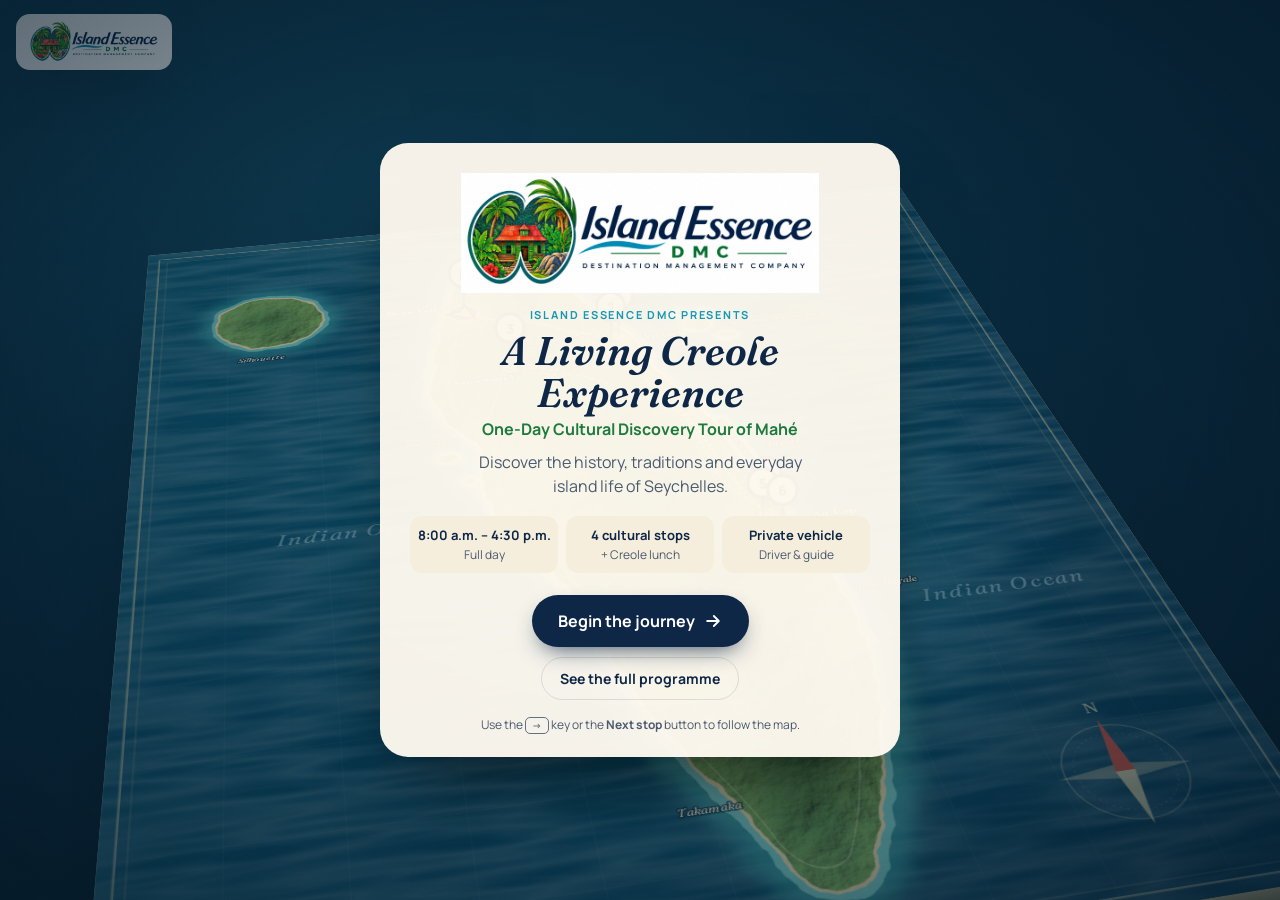
==== island-essence-tour/index.html @ 19b1f76e "Add Island Essence DMC interactive 3D map itinerary site One-day 'A Living Creole Experience' tour o" ====
<!doctype html>
<html lang="en">
<head>
  <meta charset="utf-8" />
  <meta name="viewport" content="width=device-width, initial-scale=1, viewport-fit=cover" />
  <title>A Living Creole Experience · Island Essence DMC</title>
  <meta name="description" content="Follow your one-day cultural discovery tour of Mahé, Seychelles, on an interactive 3D map — by Island Essence DMC." />
  <meta name="theme-color" content="#0a2f45" />
  <link rel="preconnect" href="https://fonts.googleapis.com" />
  <link rel="preconnect" href="https://fonts.gstatic.com" crossorigin />
  <link href="https://fonts.googleapis.com/css2?family=Fraunces:ital,opsz,wght@0,9..144,500;0,9..144,700;1,9..144,500;1,9..144,600&family=Manrope:wght@400;500;600;700;800&display=swap" rel="stylesheet" />
  <link rel="stylesheet" href="css/style.css" />
</head>
<body class="is-intro">

  <!-- ===== 3D map stage ===== -->
  <div class="stage" id="stage" aria-hidden="true">
    <div class="board" id="board">
      <div class="board-shadow"></div>
      <div class="board-side side-top"></div>
      <div class="board-side side-bottom"></div>
      <div class="board-side side-left"></div>
      <div class="board-side side-right"></div>
      <img class="board-terrain" src="assets/map-terrain.jpg" width="1000" height="1200" alt="" draggable="false" />
      <svg class="board-overlay" id="overlay" viewBox="0 0 1000 1200" width="1000" height="1200">
        <defs>
          <path id="maheOutline" d="M 420 70 C 460 70, 500 110, 510 160 C 525 220, 550 262, 570 300 C 580 340, 580 380, 600 420 C 625 470, 640 520, 645 570 C 655 620, 665 680, 680 740 C 695 820, 690 900, 670 960 C 655 1020, 640 1080, 610 1130 C 585 1150, 560 1130, 550 1100 C 535 1050, 510 1010, 490 960 C 465 900, 450 840, 440 780 C 425 720, 400 680, 380 640 C 365 590, 360 540, 370 490 C 340 450, 320 400, 330 350 C 340 300, 342 262, 360 220 C 370 170, 380 110, 420 70 Z"/>
          <radialGradient id="arrowGlow">
            <stop offset="0" stop-color="#ffe7a3" stop-opacity=".95"/>
            <stop offset=".45" stop-color="#f4b942" stop-opacity=".45"/>
            <stop offset="1" stop-color="#f4b942" stop-opacity="0"/>
          </radialGradient>
        </defs>

        <!-- Roads -->
        <g class="roads">
          <use href="#maheOutline" transform="translate(515 605) scale(.9 .955) translate(-515 -605)"/>
          <path d="M545 322 C 500 330, 470 365, 420 345 C 400 380, 390 430, 372 470"/>
          <path d="M596 452 C 560 470, 520 500, 480 530 C 440 560, 420 590, 400 615"/>
          <path d="M380 215 C 410 250, 450 235, 480 262 S 530 292, 555 300"/>
          <path d="M640 690 C 600 720, 560 760, 520 800 C 495 830, 480 850, 462 870"/>
        </g>

        <!-- Labels -->
        <g class="labels">
          <text class="lbl-island" x="0" y="0" transform="translate(498 760) rotate(74)">M A H É</text>
          <text class="lbl-sea" x="150" y="620">Indian Ocean</text>
          <text class="lbl-sea" x="760" y="820">Indian Ocean</text>
          <text class="lbl-peak" x="430" y="300">▲ Morne Seychellois</text>
          <text class="lbl-peak small" x="438" y="312">905 m</text>
          <text class="lbl-town" x="584" y="312">Victoria</text>
          <text class="lbl-town" x="288" y="205">Beau Vallon</text>
          <text class="lbl-town" x="352" y="368">Sans Souci</text>
          <text class="lbl-town" x="690" y="676">Au Cap</text>
          <text class="lbl-place" x="700" y="790">Anse Royale</text>
          <text class="lbl-place" x="472" y="1040">Takamaka</text>
          <text class="lbl-place" x="290" y="478">Port Glaud</text>
          <text class="lbl-place" x="672" y="548">Airport</text>
          <text class="lbl-place" x="690" y="300">Ste Anne Marine Park</text>
          <text class="lbl-place" x="112" y="275">Silhouette</text>
        </g>

        <!-- Route legs are injected here by js/tour.js -->
        <g id="legs"></g>
        <g id="rings"></g>

        <!-- Travelling arrow -->
        <g id="arrow" class="arrow">
          <circle r="34" fill="url(#arrowGlow)" class="arrow-glow"/>
          <circle r="15" class="arrow-ring"/>
          <path d="M 17 0 L -11 -13 L -5 0 L -11 13 Z" class="arrow-head"/>
        </g>
      </svg>
    </div>
  </div>
  <div class="vignette" aria-hidden="true"></div>
  <div class="pins" id="pins"></div>

  <!-- ===== Header ===== -->
  <header class="topbar">
    <a class="brand" href="#" id="brandHome" aria-label="Island Essence DMC — back to start">
      <img src="assets/logo.jpg" alt="Island Essence DMC — Destination Management Company" />
    </a>
    <div class="topbar-title">
      <span class="eyebrow">One-day cultural discovery tour · Mahé</span>
      <strong>A Living Creole Experience</strong>
    </div>
    <button class="btn btn-ghost" id="openProgramme" type="button">
      <svg viewBox="0 0 24 24" width="18" height="18" aria-hidden="true"><path d="M4 6h16M4 12h16M4 18h10" stroke="currentColor" stroke-width="2" stroke-linecap="round" fill="none"/></svg>
      <span>Today's programme</span>
    </button>
  </header>

  <!-- ===== Stop timeline ===== -->
  <nav class="timeline" id="timeline" aria-label="Tour stops"></nav>

  <!-- ===== Itinerary panel ===== -->
  <main class="panel" id="panel" aria-live="polite">
    <div class="panel-scroll" id="panelContent"></div>
    <div class="panel-nav">
      <button class="btn btn-quiet" id="prevBtn" type="button" aria-label="Previous stop">
        <svg viewBox="0 0 24 24" width="18" height="18" aria-hidden="true"><path d="M15 5l-7 7 7 7" stroke="currentColor" stroke-width="2.2" fill="none" stroke-linecap="round" stroke-linejoin="round"/></svg>
      </button>
      <button class="btn btn-primary" id="nextBtn" type="button">
        <span id="nextLabel">Next stop</span>
        <svg viewBox="0 0 24 24" width="18" height="18" aria-hidden="true"><path d="M9 5l7 7-7 7" stroke="currentColor" stroke-width="2.2" fill="none" stroke-linecap="round" stroke-linejoin="round"/></svg>
      </button>
    </div>
  </main>

  <!-- ===== Intro ===== -->
  <section class="intro" id="intro" aria-labelledby="introTitle">
    <div class="intro-card">
      <img class="intro-logo" src="assets/logo.jpg" alt="Island Essence DMC" />
      <p class="eyebrow">Island Essence DMC presents</p>
      <h1 id="introTitle">A Living Creole Experience</h1>
      <p class="intro-sub">One-Day Cultural Discovery Tour of Mahé</p>
      <p class="intro-lede">Discover the history, traditions and everyday island life of Seychelles.</p>
      <ul class="intro-facts">
        <li><b>8:00 a.m. – 4:30 p.m.</b><span>Full day</span></li>
        <li><b>4 cultural stops</b><span>+ Creole lunch</span></li>
        <li><b>Private vehicle</b><span>Driver &amp; guide</span></li>
      </ul>
      <div class="intro-actions">
        <button class="btn btn-primary btn-lg" id="beginBtn" type="button">Begin the journey
          <svg viewBox="0 0 24 24" width="20" height="20" aria-hidden="true"><path d="M5 12h13M13 6l6 6-6 6" stroke="currentColor" stroke-width="2.2" fill="none" stroke-linecap="round" stroke-linejoin="round"/></svg>
        </button>
        <button class="btn btn-ghost-dark" id="introProgramme" type="button">See the full programme</button>
      </div>
      <p class="intro-hint">Use the <kbd>→</kbd> key or the <b>Next stop</b> button to follow the map.</p>
    </div>
  </section>

  <!-- ===== Programme modal ===== -->
  <dialog class="modal" id="programme" aria-labelledby="programmeTitle">
    <div class="modal-head">
      <div>
        <p class="eyebrow">Today's programme</p>
        <h2 id="programmeTitle">A Living Creole Experience</h2>
      </div>
      <button class="icon-btn" data-close type="button" aria-label="Close">
        <svg viewBox="0 0 24 24" width="22" height="22" aria-hidden="true"><path d="M6 6l12 12M18 6L6 18" stroke="currentColor" stroke-width="2.2" stroke-linecap="round"/></svg>
      </button>
    </div>
    <ol class="schedule" id="schedule"></ol>
    <div class="note">
      <strong>Good to know</strong>
      <p>Wear comfortable walking shoes, bring sun protection and carry drinking water. All timings are provisional and may shift with traffic, weather and opening hours. The Moutya demonstration and traditional games are subject to advance arrangement.</p>
    </div>
  </dialog>

  <!-- ===== Photo lightbox ===== -->
  <dialog class="lightbox" id="lightbox">
    <button class="icon-btn" data-close type="button" aria-label="Close photo">
      <svg viewBox="0 0 24 24" width="22" height="22" aria-hidden="true"><path d="M6 6l12 12M18 6L6 18" stroke="currentColor" stroke-width="2.2" stroke-linecap="round"/></svg>
    </button>
    <figure><img id="lightboxImg" alt="" /><figcaption id="lightboxCap"></figcaption></figure>
  </dialog>

  <script src="js/tour.js"></script>
</body>
</html>
---- island-essence-tour/css/style.css ----
/* =========================================================
   Island Essence DMC · A Living Creole Experience
   ========================================================= */
:root {
  --navy: #0f2747;
  --ink: #16243a;
  --ink-soft: #4a5a70;
  --teal: #1597b5;
  --teal-deep: #0a2f45;
  --green: #1f7a3d;
  --leaf: #4fae5a;
  --gold: #f4b942;
  --gold-soft: #ffe3a1;
  --hibiscus: #d9442f;
  --sand: #f6eedc;
  --paper: #fffaf0;
  --line: rgba(15, 39, 71, .12);
  --panel-w: 440px;
  --header-h: 76px;
  --radius: 18px;
  --shadow: 0 20px 50px -18px rgba(5, 20, 35, .55);
  --font-display: "Fraunces", Georgia, serif;
  --font-body: "Manrope", system-ui, -apple-system, "Segoe UI", sans-serif;
}

* { box-sizing: border-box; }
html, body { height: 100%; }
body {
  margin: 0;
  font-family: var(--font-body);
  color: var(--ink);
  background: radial-gradient(120% 90% at 30% 20%, #134a63 0%, #0a2f45 45%, #061b2a 100%);
  overflow: hidden;
  -webkit-font-smoothing: antialiased;
}
img { max-width: 100%; display: block; }
button { font: inherit; color: inherit; cursor: pointer; }
kbd {
  font-family: var(--font-body); font-size: .8em; font-weight: 700;
  padding: 1px 6px; border-radius: 5px; border: 1px solid currentColor; opacity: .85;
}
.eyebrow {
  margin: 0; font-size: 11px; font-weight: 700; letter-spacing: .16em;
  text-transform: uppercase; color: var(--teal);
}

/* ---------- 3D stage ---------- */
.stage {
  position: fixed; inset: 0;
  perspective: 1500px;
  overflow: hidden;
  user-select: none;
}
.board {
  position: absolute; left: 0; top: 0;
  width: 1000px; height: 1200px;
  transform-origin: 0 0;
  transform-style: preserve-3d;
  will-change: transform;
}
.board-terrain, .board-overlay {
  position: absolute; left: 0; top: 0; width: 1000px; height: 1200px;
}
.board-terrain { transform: translateZ(0); border-radius: 3px; }
.board-overlay { transform: translateZ(.6px); overflow: visible; }
.pins { position: fixed; inset: 0; z-index: 5; pointer-events: none; overflow: hidden; }

/* Thick edges make it read as a physical relief map */
.board-side { position: absolute; background: linear-gradient(#e8d9b4, #b99f6a); }
.side-bottom { left: 0; top: 1200px; width: 1000px; height: 34px; transform-origin: 0 0; transform: rotateX(-90deg); background: linear-gradient(#d9c595, #8f7546); }
.side-top    { left: 0; top: 0;      width: 1000px; height: 34px; transform-origin: 0 0; transform: rotateX(-90deg); }
.side-left   { left: 0; top: 0;      width: 34px; height: 1200px; transform-origin: 0 0; transform: rotateY(90deg); background: linear-gradient(90deg, #cdb683, #8f7546); }
.side-right  { left: 1000px; top: 0; width: 34px; height: 1200px; transform-origin: 0 0; transform: rotateY(90deg); background: linear-gradient(90deg, #cdb683, #8f7546); }
.board-shadow {
  position: absolute; left: 20px; top: 30px; width: 960px; height: 1160px;
  transform: translateZ(-60px);
  background: rgba(0, 0, 0, .5);
  filter: blur(40px);
  border-radius: 40px;
}
.vignette {
  position: fixed; inset: 0; pointer-events: none;
  background: radial-gradient(130% 100% at 40% 45%, transparent 55%, rgba(3, 14, 24, .55) 100%);
}

/* Map overlay drawing */
.roads { fill: none; stroke: #fff7dd; stroke-opacity: .32; stroke-width: 1.6; stroke-linecap: round; stroke-dasharray: 1 0; }
.labels text { paint-order: stroke; stroke: rgba(8, 40, 30, .55); stroke-width: 3px; stroke-linejoin: round; fill: #fff6dc; font-family: var(--font-display); }
.lbl-island { font-size: 40px; font-weight: 700; letter-spacing: 6px; fill: rgba(255, 246, 220, .35) !important; stroke: none !important; }
.lbl-sea { font-size: 24px; font-style: italic; fill: rgba(220, 245, 250, .45) !important; stroke: none !important; letter-spacing: 2px; }
.lbl-peak { font-size: 12px; font-style: italic; }
.lbl-peak.small { font-size: 10px; }
.lbl-town { font-size: 13px; font-weight: 700; }
.lbl-place { font-size: 12px; font-style: italic; stroke: rgba(5, 40, 60, .6) !important; }

.leg-base  { fill: none; stroke: #fff7dd; stroke-width: 3; stroke-opacity: .75; stroke-linecap: round; stroke-dasharray: 2 7; }
.leg-base.walk { stroke-dasharray: .5 6; stroke-width: 3.5; }
.leg-glow  { fill: none; stroke: var(--gold); stroke-width: 16; stroke-opacity: 0; stroke-linecap: round; transition: stroke-opacity .9s ease; }
.leg-trail { fill: none; stroke: #ffd36b; stroke-width: 4.5; stroke-linecap: round; }
.leg-spark { fill: none; stroke: #fffbe8; stroke-width: 6; stroke-linecap: round; opacity: 0; }
.leg.lit .leg-glow { stroke-opacity: .32; }
.leg.lit .leg-trail { stroke: #ffc94a; }
.leg.next .leg-base { stroke: #ffffff; stroke-opacity: 1; animation: marching 1.2s linear infinite; }
@keyframes marching { to { stroke-dashoffset: -18; } }

.ring { fill: none; stroke: var(--gold); stroke-width: 2.5; opacity: 0; transform-box: fill-box; transform-origin: center; }
.ring-base { fill: rgba(255, 255, 255, .18); stroke: #fff7dd; stroke-width: 2; opacity: .9; }
.ring-base.visited { fill: rgba(244, 185, 66, .45); stroke: #ffd36b; }
.ring-base.current { fill: rgba(244, 185, 66, .7); stroke: #fff; }

.arrow { transition: opacity .4s; }
.arrow-head { fill: var(--gold); stroke: var(--navy); stroke-width: 2.4; stroke-linejoin: round; }
.arrow-ring { fill: rgba(15, 39, 71, .55); stroke: #fff; stroke-width: 2; }
.arrow-glow { animation: arrowPulse 1.8s ease-in-out infinite; transform-box: fill-box; transform-origin: center; }
@keyframes arrowPulse { 50% { transform: scale(1.25); opacity: .6; } }

/* Upright pins: projected from map coordinates to the screen in js/tour.js */
.pin {
  position: absolute; left: 0; top: 0;
  transform-origin: 50% 100%;
  will-change: transform;
  display: flex; flex-direction: column; align-items: center;
  pointer-events: auto; cursor: pointer;
  background: none; border: 0; padding: 0; margin: 0;
}
.pin:focus-visible { outline: none; }
.pin:focus-visible .pin-head { outline: 3px solid var(--gold); outline-offset: 2px; }
.pin-label {
  font: 700 13px/1.15 var(--font-body);
  color: var(--navy); background: var(--paper);
  padding: 6px 10px; border-radius: 999px; white-space: nowrap;
  box-shadow: 0 6px 16px -6px rgba(0, 0, 0, .5);
  position: absolute; bottom: calc(100% + 6px); left: 50%;
  opacity: 0; transform: translate(-50%, 6px); transition: opacity .35s, transform .35s;
  pointer-events: none; text-align: center;
}
.pin-label small { display: block; font-weight: 600; font-size: 10px; color: var(--ink-soft); }
.pin-head {
  width: 32px; height: 32px; border-radius: 50%;
  display: grid; place-items: center;
  font: 800 14px var(--font-body);
  background: var(--paper); color: var(--navy);
  border: 3px solid var(--navy);
  box-shadow: 0 6px 14px -4px rgba(0, 0, 0, .55);
  transition: background .4s, color .4s, border-color .4s, transform .4s, box-shadow .4s;
}
.pin-stem { width: 3px; height: 26px; background: linear-gradient(var(--navy), rgba(15, 39, 71, .2)); border-radius: 2px; }
.pin.visited .pin-head { background: var(--gold); border-color: #fff; color: var(--navy); }
.pin.current .pin-head {
  background: var(--hibiscus); color: #fff; border-color: #fff; transform: scale(1.18);
  box-shadow: 0 0 0 6px rgba(244, 185, 66, .45), 0 0 26px 6px rgba(244, 185, 66, .7);
}
.pin.current .pin-label, .pin:hover .pin-label { opacity: 1; transform: translate(-50%, 0); }
.pin.current { z-index: 3; }
.pin.hidden-label .pin-label { display: none; }

/* ---------- Header ---------- */
.topbar {
  position: fixed; left: 16px; right: 16px; top: 14px; z-index: 20;
  display: flex; align-items: center; gap: 16px;
  pointer-events: none;
}
.topbar > * { pointer-events: auto; }
.brand {
  background: #fff; border-radius: 14px; padding: 6px 12px;
  box-shadow: var(--shadow); display: block;
}
.brand img { height: 44px; width: auto; }
.topbar-title { color: #fff; display: flex; flex-direction: column; gap: 2px; text-shadow: 0 2px 10px rgba(0,0,0,.4); }
.topbar-title .eyebrow { color: var(--gold-soft); }
.topbar-title strong { font-family: var(--font-display); font-weight: 600; font-style: italic; font-size: 22px; }
#openProgramme { margin-left: auto; }

/* ---------- Buttons ---------- */
.btn {
  display: inline-flex; align-items: center; justify-content: center; gap: 8px;
  border: 0; border-radius: 999px; padding: 11px 18px; font-weight: 700; font-size: 14px;
  transition: transform .15s, background .2s, box-shadow .2s, opacity .2s;
}
.btn:active { transform: scale(.97); }
.btn:disabled { opacity: .4; cursor: default; }
.btn-primary { background: var(--navy); color: #fff; box-shadow: 0 10px 24px -10px rgba(15, 39, 71, .9); }
.btn-primary:hover:not(:disabled) { background: #173a66; }
.btn-primary.glow { animation: btnGlow 1.6s ease-in-out infinite; }
@keyframes btnGlow { 50% { box-shadow: 0 0 0 6px rgba(244, 185, 66, .35), 0 10px 24px -10px rgba(15,39,71,.9); } }
.btn-lg { padding: 15px 26px; font-size: 16px; }
.btn-ghost { background: rgba(255, 255, 255, .14); color: #fff; backdrop-filter: blur(10px); -webkit-backdrop-filter: blur(10px); border: 1px solid rgba(255,255,255,.25); }
.btn-ghost:hover { background: rgba(255, 255, 255, .24); }
.btn-ghost-dark { background: transparent; color: var(--navy); border: 1.5px solid var(--line); }
.btn-ghost-dark:hover { background: rgba(15, 39, 71, .06); }
.btn-quiet { background: rgba(15, 39, 71, .07); color: var(--navy); padding: 11px 14px; }
.icon-btn { border: 0; background: rgba(15, 39, 71, .07); border-radius: 50%; width: 40px; height: 40px; display: grid; place-items: center; color: var(--navy); }
:focus-visible { outline: 3px solid var(--gold); outline-offset: 2px; }

/* ---------- Timeline ---------- */
.timeline {
  position: fixed; z-index: 15;
  left: 16px; right: calc(var(--panel-w) + 32px); bottom: 16px;
  display: flex; gap: 6px; padding: 8px;
  background: rgba(8, 30, 46, .55);
  backdrop-filter: blur(12px); -webkit-backdrop-filter: blur(12px);
  border: 1px solid rgba(255, 255, 255, .14);
  border-radius: 999px;
  overflow-x: auto; scrollbar-width: none;
  transition: opacity .5s, transform .5s;
}
.timeline::-webkit-scrollbar { display: none; }
.tl-item {
  flex: 1 0 auto; display: flex; align-items: center; gap: 8px;
  border: 0; background: transparent; color: rgba(255, 255, 255, .7);
  padding: 6px 12px 6px 6px; border-radius: 999px; white-space: nowrap;
  font-size: 12px; font-weight: 600; text-align: left;
  transition: background .3s, color .3s;
}
.tl-item:hover { background: rgba(255, 255, 255, .08); color: #fff; }
.tl-dot {
  width: 24px; height: 24px; border-radius: 50%; flex: none;
  display: grid; place-items: center; font-size: 11px; font-weight: 800;
  border: 2px solid rgba(255, 255, 255, .5); color: #fff;
  transition: background .3s, border-color .3s, color .3s, box-shadow .3s;
}
.tl-item small { display: block; font-size: 10px; opacity: .7; font-weight: 600; }
.tl-item.visited .tl-dot { background: var(--gold); border-color: var(--gold); color: var(--navy); }
.tl-item.current { background: rgba(255, 255, 255, .95); color: var(--navy); }
.tl-item.current .tl-dot { background: var(--hibiscus); border-color: var(--hibiscus); box-shadow: 0 0 0 4px rgba(217, 68, 47, .25); }

/* ---------- Panel ---------- */
.panel {
  position: fixed; z-index: 18;
  top: calc(var(--header-h) + 14px); right: 16px; bottom: 16px; width: var(--panel-w);
  background: var(--paper);
  border-radius: 24px;
  box-shadow: var(--shadow), inset 0 0 0 1px rgba(255,255,255,.6);
  display: flex; flex-direction: column; overflow: hidden;
  transition: transform .6s cubic-bezier(.2, .8, .2, 1), opacity .5s;
}
.panel-scroll { flex: 1; overflow-y: auto; padding: 26px 26px 18px; scrollbar-width: thin; }
.panel-nav {
  display: flex; gap: 10px; padding: 14px 18px 16px;
  border-top: 1px solid var(--line); background: linear-gradient(rgba(255,250,240,.6), var(--paper));
}
.panel-nav .btn-primary { flex: 1; }
body.is-intro .panel { transform: translateX(calc(100% + 40px)); opacity: 0; }
body.is-intro .timeline { opacity: 0; transform: translateY(20px); pointer-events: none; }
body.is-intro .topbar-title, body.is-intro #openProgramme { opacity: 0; pointer-events: none; }
body.is-intro .pin { pointer-events: none; }

.view { animation: viewIn .55s cubic-bezier(.2, .8, .2, 1) both; }
@keyframes viewIn { from { opacity: 0; transform: translateY(14px); } }

.stop-meta { display: flex; align-items: center; gap: 10px; flex-wrap: wrap; margin-bottom: 10px; }
.chip {
  display: inline-flex; align-items: center; gap: 6px;
  font-size: 12px; font-weight: 700; padding: 5px 10px; border-radius: 999px;
  background: rgba(21, 151, 181, .12); color: #0b6f87;
}
.chip.time { background: var(--navy); color: #fff; }
.chip.gold { background: rgba(244, 185, 66, .25); color: #7a5208; }
.stop-title { font-family: var(--font-display); font-weight: 600; font-size: 32px; line-height: 1.08; margin: 4px 0 6px; color: var(--navy); letter-spacing: -.01em; }
.stop-place { display: flex; align-items: center; gap: 6px; color: var(--ink-soft); font-size: 13px; font-weight: 600; margin: 0 0 16px; }
.stop-text { font-size: 15px; line-height: 1.6; margin: 0 0 16px; }

.photos { display: grid; grid-template-columns: 1.25fr 1fr; gap: 10px; margin: 6px 0 20px; }
.photos.single { grid-template-columns: 1fr; }
.photo {
  position: relative; border: 0; padding: 0; margin: 0; background: #ddd;
  border-radius: 14px; overflow: hidden; aspect-ratio: 4 / 5;
  box-shadow: 0 12px 26px -14px rgba(0, 0, 0, .55);
  transition: transform .35s cubic-bezier(.2, .8, .2, 1);
}
.photos.single .photo { aspect-ratio: 16 / 10; }
.photo:nth-child(2) { margin-top: 26px; }
.photo:hover { transform: translateY(-4px) rotate(-.6deg); }
.photo img { width: 100%; height: 100%; object-fit: cover; transition: transform .8s; }
.photo:hover img { transform: scale(1.05); }
.photo span {
  position: absolute; left: 8px; right: 8px; bottom: 8px;
  font-size: 11px; font-weight: 700; color: #fff; text-align: left;
  padding: 5px 8px; border-radius: 8px; background: rgba(8, 25, 40, .55);
  backdrop-filter: blur(6px); -webkit-backdrop-filter: blur(6px);
}

.block-title { font-size: 11px; font-weight: 800; letter-spacing: .14em; text-transform: uppercase; color: var(--green); margin: 22px 0 10px; }
.discover { list-style: none; padding: 0; margin: 0; display: grid; gap: 8px; }
.discover li { display: flex; gap: 10px; font-size: 14px; line-height: 1.45; }
.discover li::before { content: ""; flex: none; width: 8px; height: 8px; margin-top: 6px; border-radius: 50%; background: var(--leaf); box-shadow: 0 0 0 3px rgba(79, 174, 90, .2); }

.quote {
  position: relative; margin: 20px 0 6px; padding: 16px 18px 16px 20px;
  background: var(--sand); border-radius: 14px; border-left: 4px solid var(--gold);
  font-family: var(--font-display); font-style: italic; font-size: 16px; line-height: 1.5; color: #3b3324;
}
.quote footer { font-family: var(--font-body); font-style: normal; font-size: 11px; font-weight: 700; letter-spacing: .1em; text-transform: uppercase; color: #8a6a2a; margin-top: 8px; }
.tip { display: flex; gap: 10px; margin-top: 16px; padding: 12px 14px; border-radius: 12px; background: rgba(21, 151, 181, .08); font-size: 13px; line-height: 1.5; color: #0b4f61; }
.tip svg { flex: none; margin-top: 2px; }

/* Lunch menu card */
.menu {
  margin: 4px 0 18px; padding: 22px 22px 18px; border-radius: 16px;
  background:
    radial-gradient(circle at 100% 0, rgba(244, 185, 66, .25), transparent 40%),
    radial-gradient(circle at 0 100%, rgba(79, 174, 90, .18), transparent 45%),
    #fff;
  border: 1px solid rgba(15, 39, 71, .1);
  box-shadow: 0 14px 30px -20px rgba(0, 0, 0, .5);
  text-align: center;
}
.menu h3 { font-family: var(--font-display); font-style: italic; font-weight: 600; font-size: 24px; margin: 2px 0 2px; color: var(--navy); }
.menu .menu-sub { font-size: 12px; color: var(--ink-soft); margin: 0 0 14px; }
.menu-course { padding: 10px 0; border-top: 1px dashed rgba(15, 39, 71, .18); }
.menu-course h4 { margin: 0 0 4px; font-size: 10px; font-weight: 800; letter-spacing: .18em; text-transform: uppercase; color: var(--hibiscus); }
.menu-course p { margin: 2px 0; font-size: 14px; font-weight: 600; }
.menu-course p em { display: block; font-family: var(--font-display); font-weight: 500; font-size: 13px; color: var(--ink-soft); }
.menu-foot { font-size: 11px; color: var(--ink-soft); margin: 10px 0 0; }

/* Travel view */
.travel { text-align: left; }
.travel-visual {
  position: relative; height: 120px; margin: 4px 0 20px; border-radius: 16px; overflow: hidden;
  background: linear-gradient(135deg, #0f4c66, #0a2f45);
}
.travel-road {
  position: absolute; left: 0; right: 0; top: 50%; height: 4px; margin-top: -2px;
  background: repeating-linear-gradient(90deg, rgba(255,255,255,.5) 0 14px, transparent 14px 26px);
  animation: road 0.8s linear infinite;
}
@keyframes road { to { background-position: -26px 0; } }
.travel-progress { position: absolute; left: 0; top: 50%; height: 4px; margin-top: -2px; background: var(--gold); box-shadow: 0 0 14px var(--gold); width: 0; }
.travel-icon {
  position: absolute; top: 50%; left: 0; width: 46px; height: 46px; margin: -23px 0 0 -23px;
  border-radius: 50%; background: var(--gold); display: grid; place-items: center; color: var(--navy);
  box-shadow: 0 0 0 6px rgba(244, 185, 66, .25);
}
.travel-ends { position: absolute; inset: auto 14px 12px 14px; display: flex; justify-content: space-between; font-size: 11px; font-weight: 700; color: rgba(255,255,255,.85); }
.travel-ends span:first-child::before, .travel-ends span:last-child::after { content: ""; }

/* Welcome + finale */
.route-list { list-style: none; margin: 8px 0 0; padding: 0; counter-reset: r; }
.route-list li { position: relative; padding: 0 0 14px 40px; font-size: 14px; }
.route-list li::before {
  counter-increment: r; content: counter(r);
  position: absolute; left: 0; top: -2px; width: 26px; height: 26px; border-radius: 50%;
  display: grid; place-items: center; font-size: 12px; font-weight: 800;
  background: var(--sand); color: var(--navy); border: 2px solid var(--navy);
}
.route-list li::after { content: ""; position: absolute; left: 12px; top: 26px; bottom: 0; width: 2px; background: repeating-linear-gradient(var(--navy) 0 3px, transparent 3px 7px); opacity: .35; }
.route-list li:last-child::after { display: none; }
.route-list b { display: block; }
.route-list span { color: var(--ink-soft); font-size: 12px; font-weight: 600; }
.finale .route-list li::before { background: var(--gold); border-color: var(--gold); }
.welcome-art { display: flex; justify-content: center; margin: -4px 0 16px; }
.welcome-art img { width: 78%; }
.big-thanks { font-family: var(--font-display); font-style: italic; font-size: 54px; line-height: 1; color: var(--hibiscus); margin: 6px 0 6px; }

/* ---------- Intro ---------- */
.intro {
  position: fixed; inset: 0; z-index: 30;
  display: grid; place-items: center; padding: 16px;
  background: radial-gradient(ellipse at center, rgba(6, 27, 42, .15), rgba(6, 27, 42, .65));
  transition: opacity .7s, visibility .7s;
}
body:not(.is-intro) .intro { opacity: 0; visibility: hidden; pointer-events: none; }
.intro-card {
  width: min(520px, 100%); text-align: center;
  background: rgba(255, 250, 240, .96); border-radius: 28px; padding: 30px 30px 24px;
  box-shadow: 0 40px 80px -30px rgba(0, 0, 0, .7);
  animation: viewIn .9s .2s cubic-bezier(.2, .8, .2, 1) both;
}
.intro-logo { width: 78%; margin: 0 auto 14px; }
.intro h1 { font-family: var(--font-display); font-weight: 600; font-style: italic; font-size: 40px; line-height: 1.05; margin: 8px 0 4px; color: var(--navy); }
.intro-sub { margin: 0 0 10px; font-weight: 700; color: var(--green); }
.intro-lede { margin: 0 auto 18px; color: var(--ink-soft); max-width: 36ch; line-height: 1.5; }
.intro-facts { list-style: none; padding: 0; margin: 0 0 22px; display: grid; grid-template-columns: repeat(3, 1fr); gap: 8px; }
.intro-facts li { background: var(--sand); border-radius: 12px; padding: 10px 6px; font-size: 12px; display: flex; flex-direction: column; gap: 2px; }
.intro-facts b { font-size: 13px; color: var(--navy); }
.intro-facts span { color: var(--ink-soft); }
.intro-actions { display: flex; flex-direction: column; gap: 10px; align-items: center; }
.intro-hint { margin: 16px 0 0; font-size: 12px; color: var(--ink-soft); }

/* ---------- Modals ---------- */
dialog { border: 0; padding: 0; }
dialog::backdrop { background: rgba(4, 18, 30, .6); backdrop-filter: blur(4px); -webkit-backdrop-filter: blur(4px); }
.modal {
  width: min(640px, calc(100% - 32px)); max-height: calc(100% - 48px);
  border-radius: 24px; background: var(--paper); color: var(--ink);
  padding: 24px 26px; overflow-y: auto; box-shadow: var(--shadow);
}
.modal-head { display: flex; justify-content: space-between; align-items: flex-start; gap: 12px; margin-bottom: 12px; }
.modal h2 { font-family: var(--font-display); font-style: italic; font-weight: 600; font-size: 28px; margin: 4px 0 0; color: var(--navy); }
.schedule { list-style: none; padding: 0; margin: 0; }
.schedule li { display: grid; grid-template-columns: 128px 1fr; gap: 14px; padding: 12px 0; border-bottom: 1px solid var(--line); }
.schedule time { font-size: 12px; font-weight: 800; color: var(--teal); padding-top: 2px; }
.schedule b { display: block; font-size: 15px; color: var(--navy); }
.schedule p { margin: 3px 0 0; font-size: 13px; line-height: 1.5; color: var(--ink-soft); }
.schedule li.is-stop b::after { content: "On the map →"; margin-left: 8px; font-size: 10px; font-weight: 800; letter-spacing: .08em; text-transform: uppercase; color: var(--hibiscus); }
.schedule li.is-stop { cursor: pointer; }
.schedule li.is-stop:hover b { text-decoration: underline; }
.schedule li.is-travel b { font-weight: 600; color: var(--ink-soft); }
.note { margin-top: 18px; padding: 14px 16px; border-radius: 14px; background: var(--sand); font-size: 13px; line-height: 1.55; }
.note p { margin: 4px 0 0; }

.lightbox { background: transparent; max-width: min(1100px, 94vw); max-height: 92vh; overflow: visible; }
.lightbox figure { margin: 0; }
.lightbox img { max-height: 80vh; width: auto; border-radius: 14px; box-shadow: var(--shadow); }
.lightbox figcaption { color: #fff; text-align: center; font-weight: 600; margin-top: 10px; }
.lightbox .icon-btn { position: absolute; right: -8px; top: -48px; background: rgba(255,255,255,.9); }

/* ---------- Responsive ---------- */
@media (max-width: 1100px) {
  :root { --panel-w: 380px; }
  .topbar-title strong { font-size: 18px; }
  .tl-item span.tl-text { display: none; }
  .tl-item { flex: 0 0 auto; padding: 4px; }
  .timeline { justify-content: space-between; right: auto; }
}
@media (max-width: 820px) {
  :root { --header-h: 58px; }
  .topbar { left: 10px; right: 10px; top: 10px; gap: 10px; }
  .brand { padding: 4px 8px; border-radius: 10px; }
  .brand img { height: 32px; }
  .topbar-title { display: none; }
  #openProgramme { padding: 9px 12px; font-size: 13px; }
  #openProgramme span { display: none; }
  .timeline { top: 62px; bottom: auto; left: 10px; right: 10px; padding: 5px; justify-content: space-between; }
  .tl-dot { width: 22px; height: 22px; }
  .panel {
    left: 0; right: 0; bottom: 0; top: auto; width: auto;
    height: 50vh; height: 50dvh; border-radius: 22px 22px 0 0;
  }
  body.is-intro .panel { transform: translateY(105%); }
  .panel-scroll { padding: 18px 18px 12px; }
  .panel-nav { padding: 10px 14px calc(12px + env(safe-area-inset-bottom)); }
  .stop-title { font-size: 26px; }
  .intro-card { padding: 22px 20px 18px; border-radius: 22px; }
  .intro h1 { font-size: 32px; }
  .schedule li { grid-template-columns: 1fr; gap: 4px; }
}
@media (prefers-reduced-motion: reduce) {
  *, *::before, *::after { animation-duration: .01ms !important; animation-iteration-count: 1 !important; transition-duration: .01ms !important; }
}
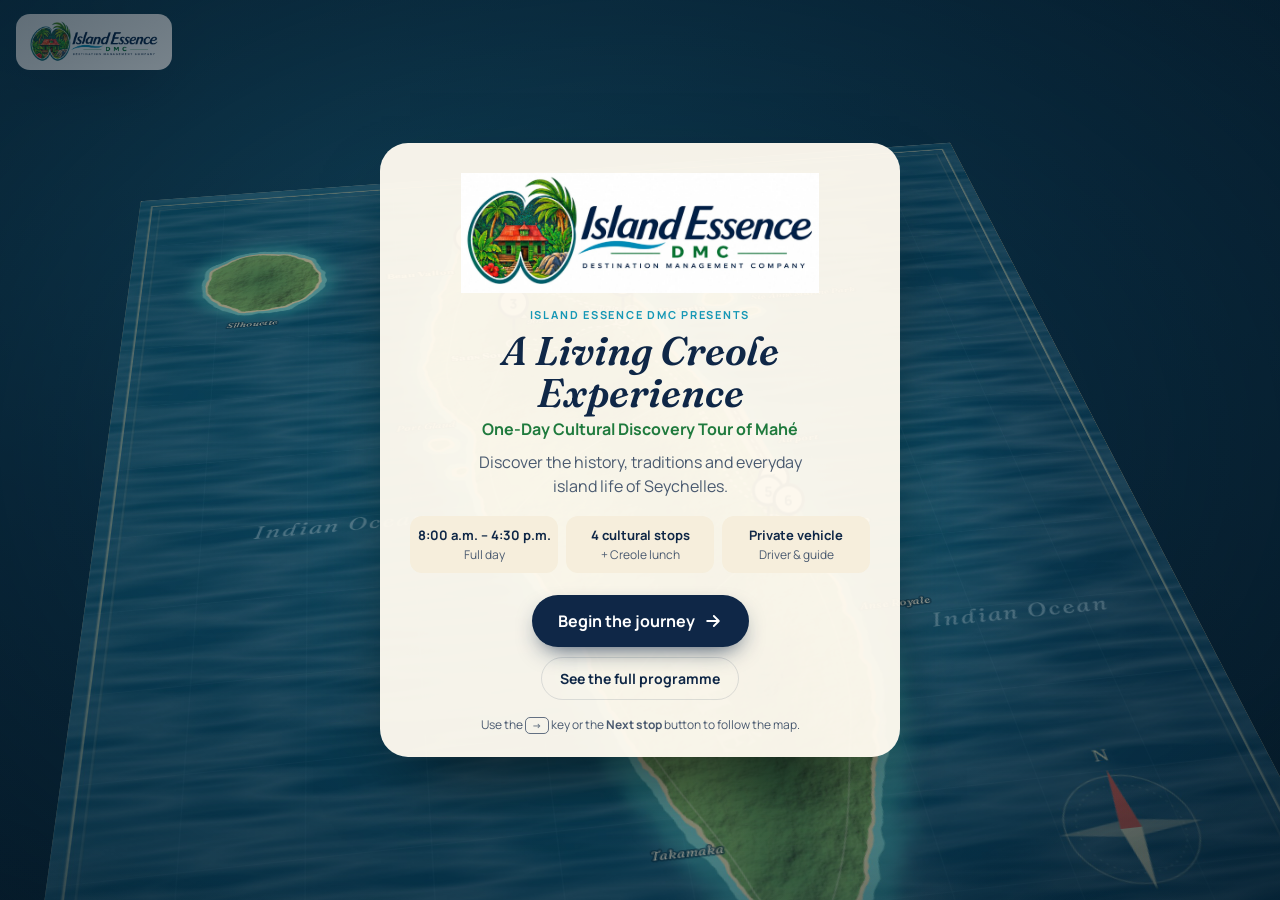
==== commit da2d5de9: "Add the real Creole lunch menu and smooth out map animation - Lunch stop now lists the actual Maison" ====
--- a/island-essence-tour/index.html
+++ b/island-essence-tour/index.html
@@ -25,11 +25,6 @@
       <svg class="board-overlay" id="overlay" viewBox="0 0 1000 1200" width="1000" height="1200">
         <defs>
           <path id="maheOutline" d="M 420 70 C 460 70, 500 110, 510 160 C 525 220, 550 262, 570 300 C 580 340, 580 380, 600 420 C 625 470, 640 520, 645 570 C 655 620, 665 680, 680 740 C 695 820, 690 900, 670 960 C 655 1020, 640 1080, 610 1130 C 585 1150, 560 1130, 550 1100 C 535 1050, 510 1010, 490 960 C 465 900, 450 840, 440 780 C 425 720, 400 680, 380 640 C 365 590, 360 540, 370 490 C 340 450, 320 400, 330 350 C 340 300, 342 262, 360 220 C 370 170, 380 110, 420 70 Z"/>
-          <radialGradient id="arrowGlow">
-            <stop offset="0" stop-color="#ffe7a3" stop-opacity=".95"/>
-            <stop offset=".45" stop-color="#f4b942" stop-opacity=".45"/>
-            <stop offset="1" stop-color="#f4b942" stop-opacity="0"/>
-          </radialGradient>
         </defs>
 
         <!-- Roads -->
@@ -64,17 +59,16 @@
         <g id="legs"></g>
         <g id="rings"></g>
 
-        <!-- Travelling arrow -->
-        <g id="arrow" class="arrow">
-          <circle r="34" fill="url(#arrowGlow)" class="arrow-glow"/>
-          <circle r="15" class="arrow-ring"/>
-          <path d="M 17 0 L -11 -13 L -5 0 L -11 13 Z" class="arrow-head"/>
-        </g>
       </svg>
     </div>
   </div>
   <div class="vignette" aria-hidden="true"></div>
-  <div class="pins" id="pins"></div>
+  <div class="pins" id="pins">
+    <div class="arrow" id="arrow" aria-hidden="true">
+      <span class="arrow-glow"></span>
+      <svg viewBox="-24 -24 48 48" width="48" height="48"><circle r="15" class="arrow-ring"/><path d="M 17 0 L -11 -13 L -5 0 L -11 13 Z" class="arrow-head"/></svg>
+    </div>
+  </div>
 
   <!-- ===== Header ===== -->
   <header class="topbar">
--- a/island-essence-tour/css/style.css
+++ b/island-essence-tour/css/style.css
@@ -74,8 +74,7 @@
 .board-shadow {
   position: absolute; left: 20px; top: 30px; width: 960px; height: 1160px;
   transform: translateZ(-60px);
-  background: rgba(0, 0, 0, .5);
-  filter: blur(40px);
+  background: radial-gradient(closest-side, rgba(0, 0, 0, .55), rgba(0, 0, 0, .3) 70%, transparent);
   border-radius: 40px;
 }
 .vignette {
@@ -100,18 +99,23 @@
 .leg-spark { fill: none; stroke: #fffbe8; stroke-width: 6; stroke-linecap: round; opacity: 0; }
 .leg.lit .leg-glow { stroke-opacity: .32; }
 .leg.lit .leg-trail { stroke: #ffc94a; }
-.leg.next .leg-base { stroke: #ffffff; stroke-opacity: 1; animation: marching 1.2s linear infinite; }
-@keyframes marching { to { stroke-dashoffset: -18; } }
+.leg.next .leg-base { stroke: #ffffff; stroke-opacity: 1; stroke-width: 3.6; }
 
 .ring { fill: none; stroke: var(--gold); stroke-width: 2.5; opacity: 0; transform-box: fill-box; transform-origin: center; }
 .ring-base { fill: rgba(255, 255, 255, .18); stroke: #fff7dd; stroke-width: 2; opacity: .9; }
 .ring-base.visited { fill: rgba(244, 185, 66, .45); stroke: #ffd36b; }
 .ring-base.current { fill: rgba(244, 185, 66, .7); stroke: #fff; }
 
-.arrow { transition: opacity .4s; }
+.arrow { position: absolute; left: 0; top: 0; width: 48px; height: 48px; z-index: 1; will-change: transform; }
+body.is-intro .arrow { opacity: 0; }
+.arrow svg { position: relative; display: block; overflow: visible; }
 .arrow-head { fill: var(--gold); stroke: var(--navy); stroke-width: 2.4; stroke-linejoin: round; }
 .arrow-ring { fill: rgba(15, 39, 71, .55); stroke: #fff; stroke-width: 2; }
-.arrow-glow { animation: arrowPulse 1.8s ease-in-out infinite; transform-box: fill-box; transform-origin: center; }
+.arrow-glow {
+  position: absolute; left: -18px; top: -18px; width: 84px; height: 84px; border-radius: 50%;
+  background: radial-gradient(closest-side, rgba(255, 231, 163, .95), rgba(244, 185, 66, .45) 45%, rgba(244, 185, 66, 0));
+  animation: arrowPulse 1.8s ease-in-out infinite;
+}
 @keyframes arrowPulse { 50% { transform: scale(1.25); opacity: .6; } }
 
 /* Upright pins: projected from map coordinates to the screen in js/tour.js */
@@ -156,7 +160,7 @@
 
 /* ---------- Header ---------- */
 .topbar {
-  position: fixed; left: 16px; right: 16px; top: 14px; z-index: 20;
+  position: fixed; left: 16px; right: 16px; top: calc(14px + env(safe-area-inset-top, 0px)); z-index: 20;
   display: flex; align-items: center; gap: 16px;
   pointer-events: none;
 }
@@ -181,10 +185,15 @@
 .btn:disabled { opacity: .4; cursor: default; }
 .btn-primary { background: var(--navy); color: #fff; box-shadow: 0 10px 24px -10px rgba(15, 39, 71, .9); }
 .btn-primary:hover:not(:disabled) { background: #173a66; }
-.btn-primary.glow { animation: btnGlow 1.6s ease-in-out infinite; }
-@keyframes btnGlow { 50% { box-shadow: 0 0 0 6px rgba(244, 185, 66, .35), 0 10px 24px -10px rgba(15,39,71,.9); } }
+.btn-primary { position: relative; }
+.btn-primary.glow::after {
+  content: ""; position: absolute; inset: -6px; border-radius: inherit; pointer-events: none;
+  box-shadow: 0 0 0 6px rgba(244, 185, 66, .35); opacity: 0;
+  animation: btnGlow 1.6s ease-in-out infinite;
+}
+@keyframes btnGlow { 50% { opacity: 1; } }
 .btn-lg { padding: 15px 26px; font-size: 16px; }
-.btn-ghost { background: rgba(255, 255, 255, .14); color: #fff; backdrop-filter: blur(10px); -webkit-backdrop-filter: blur(10px); border: 1px solid rgba(255,255,255,.25); }
+.btn-ghost { background: rgba(10, 40, 60, .72); color: #fff; border: 1px solid rgba(255,255,255,.25); }
 .btn-ghost:hover { background: rgba(255, 255, 255, .24); }
 .btn-ghost-dark { background: transparent; color: var(--navy); border: 1.5px solid var(--line); }
 .btn-ghost-dark:hover { background: rgba(15, 39, 71, .06); }
@@ -197,8 +206,7 @@
   position: fixed; z-index: 15;
   left: 16px; right: calc(var(--panel-w) + 32px); bottom: 16px;
   display: flex; gap: 6px; padding: 8px;
-  background: rgba(8, 30, 46, .55);
-  backdrop-filter: blur(12px); -webkit-backdrop-filter: blur(12px);
+  background: rgba(8, 30, 46, .86);
   border: 1px solid rgba(255, 255, 255, .14);
   border-radius: 999px;
   overflow-x: auto; scrollbar-width: none;
@@ -276,8 +284,7 @@
 .photo span {
   position: absolute; left: 8px; right: 8px; bottom: 8px;
   font-size: 11px; font-weight: 700; color: #fff; text-align: left;
-  padding: 5px 8px; border-radius: 8px; background: rgba(8, 25, 40, .55);
-  backdrop-filter: blur(6px); -webkit-backdrop-filter: blur(6px);
+  padding: 5px 8px; border-radius: 8px; background: rgba(8, 25, 40, .7);
 }
 
 .block-title { font-size: 11px; font-weight: 800; letter-spacing: .14em; text-transform: uppercase; color: var(--green); margin: 22px 0 10px; }
@@ -309,8 +316,8 @@
 .menu .menu-sub { font-size: 12px; color: var(--ink-soft); margin: 0 0 14px; }
 .menu-course { padding: 10px 0; border-top: 1px dashed rgba(15, 39, 71, .18); }
 .menu-course h4 { margin: 0 0 4px; font-size: 10px; font-weight: 800; letter-spacing: .18em; text-transform: uppercase; color: var(--hibiscus); }
-.menu-course p { margin: 2px 0; font-size: 14px; font-weight: 600; }
-.menu-course p em { display: block; font-family: var(--font-display); font-weight: 500; font-size: 13px; color: var(--ink-soft); }
+.menu-course ul { list-style: none; margin: 0; padding: 0; display: grid; gap: 3px; }
+.menu-course li { font-size: 14px; font-weight: 600; }
 .menu-foot { font-size: 11px; color: var(--ink-soft); margin: 10px 0 0; }
 
 /* Travel view */
@@ -325,7 +332,9 @@
   animation: road 0.8s linear infinite;
 }
 @keyframes road { to { background-position: -26px 0; } }
-.travel-progress { position: absolute; left: 0; top: 50%; height: 4px; margin-top: -2px; background: var(--gold); box-shadow: 0 0 14px var(--gold); width: 0; }
+.travel-progress { position: absolute; left: 0; right: 0; top: 50%; height: 4px; margin-top: -2px; background: var(--gold); box-shadow: 0 0 14px var(--gold); transform: scaleX(0); transform-origin: 0 50%; }
+.travel-track { position: absolute; left: 30px; right: 30px; top: 0; bottom: 0; }
+.travel-mover { position: absolute; left: 0; top: 0; bottom: 0; width: 100%; will-change: transform; }
 .travel-icon {
   position: absolute; top: 50%; left: 0; width: 46px; height: 46px; margin: -23px 0 0 -23px;
   border-radius: 50%; background: var(--gold); display: grid; place-items: center; color: var(--navy);
@@ -415,13 +424,13 @@
 }
 @media (max-width: 820px) {
   :root { --header-h: 58px; }
-  .topbar { left: 10px; right: 10px; top: 10px; gap: 10px; }
+  .topbar { left: 10px; right: 10px; top: calc(10px + env(safe-area-inset-top, 0px)); gap: 10px; }
   .brand { padding: 4px 8px; border-radius: 10px; }
   .brand img { height: 32px; }
   .topbar-title { display: none; }
   #openProgramme { padding: 9px 12px; font-size: 13px; }
   #openProgramme span { display: none; }
-  .timeline { top: 62px; bottom: auto; left: 10px; right: 10px; padding: 5px; justify-content: space-between; }
+  .timeline { top: calc(62px + env(safe-area-inset-top, 0px)); bottom: auto; left: 10px; right: 10px; padding: 5px; justify-content: space-between; }
   .tl-dot { width: 22px; height: 22px; }
   .panel {
     left: 0; right: 0; bottom: 0; top: auto; width: auto;
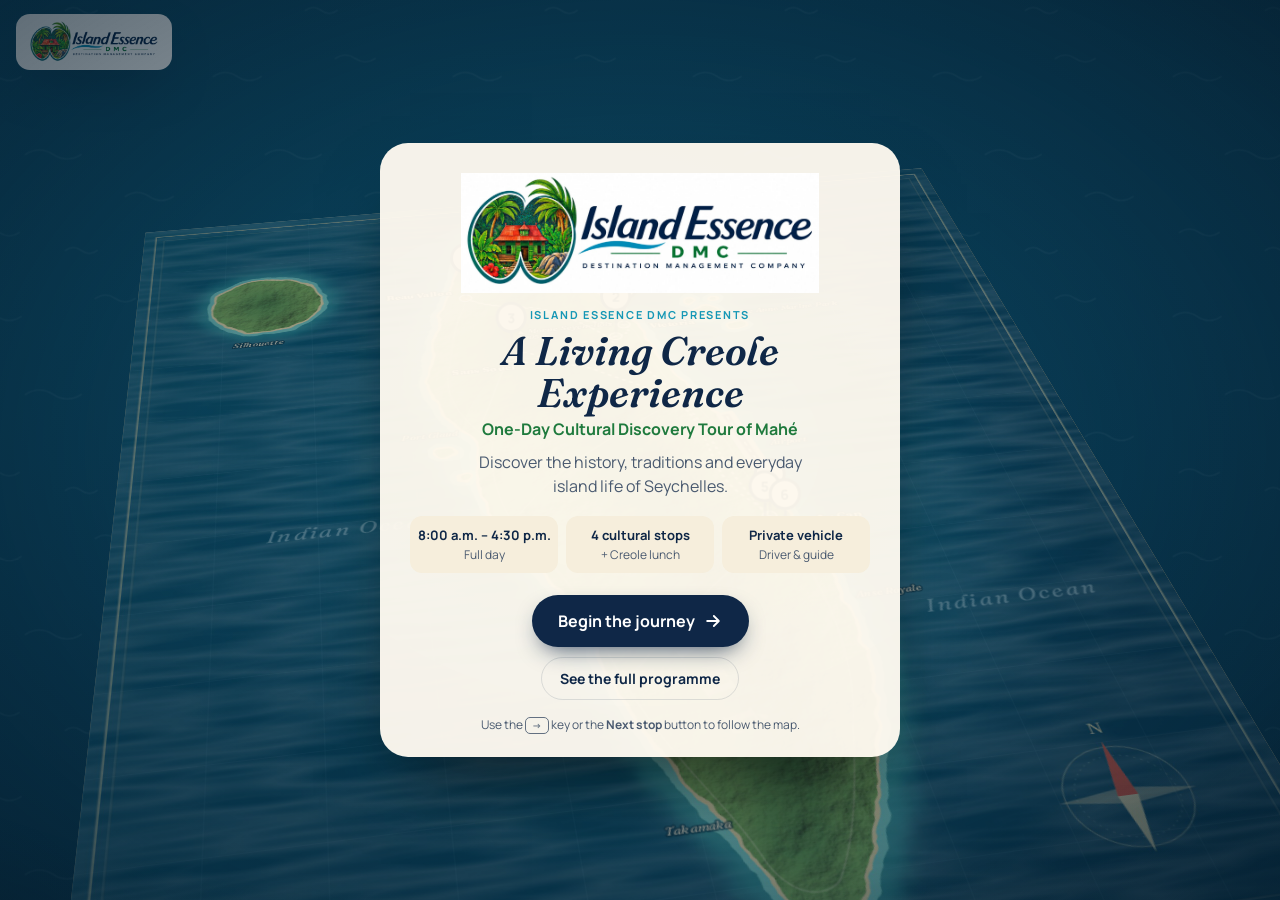
==== commit f2671ce5: "Let guests explore the map freely, with open sea around it - Drag to pan, scroll/pinch to zoom, righ" ====
--- a/island-essence-tour/index.html
+++ b/island-essence-tour/index.html
@@ -12,6 +12,9 @@
   <link rel="stylesheet" href="css/style.css" />
 </head>
 <body class="is-intro">
+
+  <!-- ===== Open ocean around the map ===== -->
+  <div class="sea" aria-hidden="true"><div class="sea-waves" id="seaWaves"></div></div>
 
   <!-- ===== 3D map stage ===== -->
   <div class="stage" id="stage" aria-hidden="true">
@@ -68,6 +71,27 @@
       <span class="arrow-glow"></span>
       <svg viewBox="-24 -24 48 48" width="48" height="48"><circle r="15" class="arrow-ring"/><path d="M 17 0 L -11 -13 L -5 0 L -11 13 Z" class="arrow-head"/></svg>
     </div>
+  </div>
+
+  <!-- ===== Map controls ===== -->
+  <div class="map-controls" id="mapControls">
+    <button class="map-btn recenter" id="recenterBtn" type="button" aria-label="Back to the tour">
+      <svg viewBox="0 0 24 24" width="18" height="18" aria-hidden="true"><circle cx="12" cy="12" r="3.2" fill="currentColor"/><path d="M12 2v4M12 18v4M2 12h4M18 12h4" stroke="currentColor" stroke-width="2.2" stroke-linecap="round"/><circle cx="12" cy="12" r="7" fill="none" stroke="currentColor" stroke-width="2"/></svg>
+      <span>Back to tour</span>
+    </button>
+    <div class="zoom-group">
+      <button class="map-btn" id="zoomIn" type="button" aria-label="Zoom in"><svg viewBox="0 0 24 24" width="18" height="18" aria-hidden="true"><path d="M12 5v14M5 12h14" stroke="currentColor" stroke-width="2.4" stroke-linecap="round"/></svg></button>
+      <button class="map-btn" id="zoomOut" type="button" aria-label="Zoom out"><svg viewBox="0 0 24 24" width="18" height="18" aria-hidden="true"><path d="M5 12h14" stroke="currentColor" stroke-width="2.4" stroke-linecap="round"/></svg></button>
+    </div>
+  </div>
+  <div class="explore-hint" id="exploreHint" role="status">
+    <svg viewBox="0 0 24 24" width="18" height="18" aria-hidden="true"><path d="M9 11V5.5a1.5 1.5 0 0 1 3 0V10m0-1.5a1.5 1.5 0 0 1 3 0V11m0-1a1.5 1.5 0 0 1 3 0v4.5A6.5 6.5 0 0 1 11.5 21h-.6a6 6 0 0 1-4.6-2.2L3.6 15.5a1.6 1.6 0 0 1 2.3-2.2L9 15" fill="none" stroke="currentColor" stroke-width="1.8" stroke-linecap="round" stroke-linejoin="round"/></svg>
+    <span>Drag the map to explore · scroll or pinch to zoom</span>
+  </div>
+  <div class="sea-banner" id="seaBanner" role="status" aria-live="polite">
+    <span class="sea-icon" aria-hidden="true"><svg viewBox="0 0 24 24" width="20" height="20"><path d="M2 15c2 0 2-1.5 4-1.5S8 15 10 15s2-1.5 4-1.5 2 1.5 4 1.5 2-1.5 4-1.5M2 19.5c2 0 2-1.5 4-1.5s2 1.5 4 1.5 2-1.5 4-1.5 2 1.5 4 1.5 2-1.5 4-1.5" fill="none" stroke="currentColor" stroke-width="2" stroke-linecap="round"/><path d="M12 3v8M8 7l4-4 4 4" fill="none" stroke="currentColor" stroke-width="2" stroke-linecap="round" stroke-linejoin="round"/></svg></span>
+    <span id="seaText">You’ve drifted out to open sea.</span>
+    <button class="btn btn-primary" id="seaBack" type="button">Back to the map</button>
   </div>
 
   <!-- ===== Header ===== -->
--- a/island-essence-tour/css/style.css
+++ b/island-essence-tour/css/style.css
@@ -44,13 +44,29 @@
   text-transform: uppercase; color: var(--teal);
 }
 
+/* ---------- Open ocean around the map ---------- */
+.sea {
+  position: fixed; inset: 0; overflow: hidden; pointer-events: none;
+  background: radial-gradient(120% 90% at 40% 35%, #0d5a78 0%, #0a4663 45%, #062d44 100%);
+}
+.sea-waves {
+  position: absolute; left: 0; top: 0; width: calc(100% + 480px); height: calc(100% + 480px);
+  will-change: transform; opacity: .55;
+  background-image: url("data:image/svg+xml,%3Csvg xmlns='http://www.w3.org/2000/svg' width='240' height='240'%3E%3Cg fill='none' stroke='%23bfeaf5' stroke-opacity='.16' stroke-width='1.6' stroke-linecap='round'%3E%3Cpath d='M18 40q12-8 24 0t24 0'/%3E%3Cpath d='M140 22q10-7 20 0t20 0'/%3E%3Cpath d='M70 118q14-9 28 0t28 0'/%3E%3Cpath d='M170 160q12-8 24 0t24 0'/%3E%3Cpath d='M24 196q10-7 20 0t20 0'/%3E%3Cpath d='M110 214q8-6 16 0t16 0'/%3E%3C/g%3E%3C/svg%3E");
+  background-size: 240px 240px;
+}
+
 /* ---------- 3D stage ---------- */
 .stage {
   position: fixed; inset: 0;
   perspective: 1500px;
   overflow: hidden;
   user-select: none;
-}
+  touch-action: none;
+  cursor: grab;
+}
+body.is-intro .stage { cursor: default; }
+.stage.dragging { cursor: grabbing; }
 .board {
   position: absolute; left: 0; top: 0;
   width: 1000px; height: 1200px;
@@ -158,6 +174,50 @@
 .pin.current { z-index: 3; }
 .pin.hidden-label .pin-label { display: none; }
 
+/* ---------- Map controls ---------- */
+.map-controls {
+  position: fixed; z-index: 16; left: 16px; bottom: 92px;
+  display: flex; flex-direction: column; align-items: flex-start; gap: 8px;
+  transition: opacity .4s;
+}
+body.is-intro .map-controls, body.is-intro .explore-hint { opacity: 0; pointer-events: none; }
+.zoom-group { display: flex; flex-direction: column; border-radius: 14px; overflow: hidden; box-shadow: var(--shadow); }
+.map-btn {
+  display: inline-flex; align-items: center; justify-content: center; gap: 8px;
+  min-width: 42px; height: 42px; padding: 0 12px; border: 0;
+  background: var(--paper); color: var(--navy); font-weight: 700; font-size: 13px;
+  transition: background .2s;
+}
+.zoom-group .map-btn + .map-btn { border-top: 1px solid var(--line); }
+.map-btn:hover { background: #fff; }
+.map-btn.recenter {
+  border-radius: 999px; background: var(--gold); box-shadow: var(--shadow);
+  opacity: 0; transform: translateY(8px) scale(.96); pointer-events: none;
+  transition: opacity .3s, transform .3s;
+}
+.map-controls.is-free .map-btn.recenter { opacity: 1; transform: none; pointer-events: auto; }
+.explore-hint {
+  position: fixed; z-index: 16; left: 50%; top: calc(96px + env(safe-area-inset-top, 0px));
+  display: flex; align-items: center; gap: 8px;
+  padding: 9px 14px; border-radius: 999px; background: rgba(8, 30, 46, .9); color: #fff;
+  font-size: 13px; font-weight: 600; white-space: nowrap; box-shadow: var(--shadow);
+  opacity: 0; transform: translate(-50%, -8px); pointer-events: none;
+  transition: opacity .4s, transform .4s;
+}
+.explore-hint.show { opacity: 1; transform: translate(-50%, 0); }
+.sea-banner {
+  position: fixed; z-index: 17; left: 50%; top: 50%;
+  display: flex; align-items: center; gap: 12px; flex-wrap: wrap; justify-content: center;
+  width: max-content; max-width: calc(100vw - 32px);
+  padding: 14px 16px 14px 18px; border-radius: 20px;
+  background: var(--paper); color: var(--navy); font-weight: 700; font-size: 15px; box-shadow: var(--shadow);
+  opacity: 0; transform: translate(-50%, -50%) scale(.94); pointer-events: none;
+  transition: opacity .35s, transform .35s;
+}
+.sea-banner.show { opacity: 1; transform: translate(-50%, -50%); pointer-events: auto; }
+.sea-icon { display: grid; place-items: center; width: 36px; height: 36px; border-radius: 50%; background: rgba(21, 151, 181, .14); color: var(--teal); }
+.sea-banner .btn { padding: 9px 16px; }
+
 /* ---------- Header ---------- */
 .topbar {
   position: fixed; left: 16px; right: 16px; top: calc(14px + env(safe-area-inset-top, 0px)); z-index: 20;
@@ -319,6 +379,42 @@
 .menu-course ul { list-style: none; margin: 0; padding: 0; display: grid; gap: 3px; }
 .menu-course li { font-size: 14px; font-weight: 600; }
 .menu-foot { font-size: 11px; color: var(--ink-soft); margin: 10px 0 0; }
+
+/* Maison Marengo dish carousel */
+.dishes { margin: 22px -26px 4px; }
+.dishes-head { display: flex; align-items: center; justify-content: space-between; padding: 0 26px; }
+.dishes-head .block-title { margin: 0; }
+.dishes-arrows { display: flex; gap: 6px; }
+.dish-arrow {
+  width: 32px; height: 32px; border-radius: 50%; border: 1.5px solid var(--line);
+  background: #fff; color: var(--navy); display: grid; place-items: center;
+  transition: background .2s, transform .15s;
+}
+.dish-arrow:hover { background: var(--sand); }
+.dish-arrow:active { transform: scale(.92); }
+.dishes-track {
+  display: flex; gap: 12px; padding: 12px 26px 14px;
+  overflow-x: auto; overscroll-behavior-x: contain; scrollbar-width: none;
+  -webkit-mask-image: linear-gradient(90deg, transparent 0, #000 22px, #000 calc(100% - 22px), transparent 100%);
+          mask-image: linear-gradient(90deg, transparent 0, #000 22px, #000 calc(100% - 22px), transparent 100%);
+}
+.dishes-track::-webkit-scrollbar { display: none; }
+.dish {
+  flex: 0 0 150px; border: 0; padding: 0; margin: 0; background: #fff; text-align: left;
+  border-radius: 14px; overflow: hidden;
+  box-shadow: 0 10px 22px -14px rgba(0, 0, 0, .55), 0 0 0 1px rgba(15, 39, 71, .06);
+  transition: transform .3s cubic-bezier(.2, .8, .2, 1);
+}
+.dish:hover { transform: translateY(-3px); }
+.dish img { width: 100%; height: auto; aspect-ratio: 1; object-fit: cover; background: var(--sand); }
+.dish-name { display: block; padding: 8px 10px 0; font-family: var(--font-display); font-style: italic; font-weight: 600; font-size: 14px; line-height: 1.2; color: var(--navy); }
+.dish-en { display: block; padding: 2px 10px 10px; font-size: 11px; font-weight: 600; color: var(--ink-soft); }
+@media (max-width: 820px) {
+  .dishes { margin: 20px -18px 4px; }
+  .dishes-head { padding: 0 18px; }
+  .dishes-track { padding: 12px 18px 14px; }
+  .dish { flex-basis: 132px; }
+}
 
 /* Travel view */
 .travel { text-align: left; }
@@ -424,6 +520,9 @@
 }
 @media (max-width: 820px) {
   :root { --header-h: 58px; }
+  .map-controls { left: auto; right: 10px; bottom: calc(50dvh + 12px); align-items: flex-end; }
+  .zoom-group .map-btn { height: 38px; min-width: 38px; }
+  .explore-hint { top: calc(106px + env(safe-area-inset-top, 0px)); font-size: 12px; }
   .topbar { left: 10px; right: 10px; top: calc(10px + env(safe-area-inset-top, 0px)); gap: 10px; }
   .brand { padding: 4px 8px; border-radius: 10px; }
   .brand img { height: 32px; }
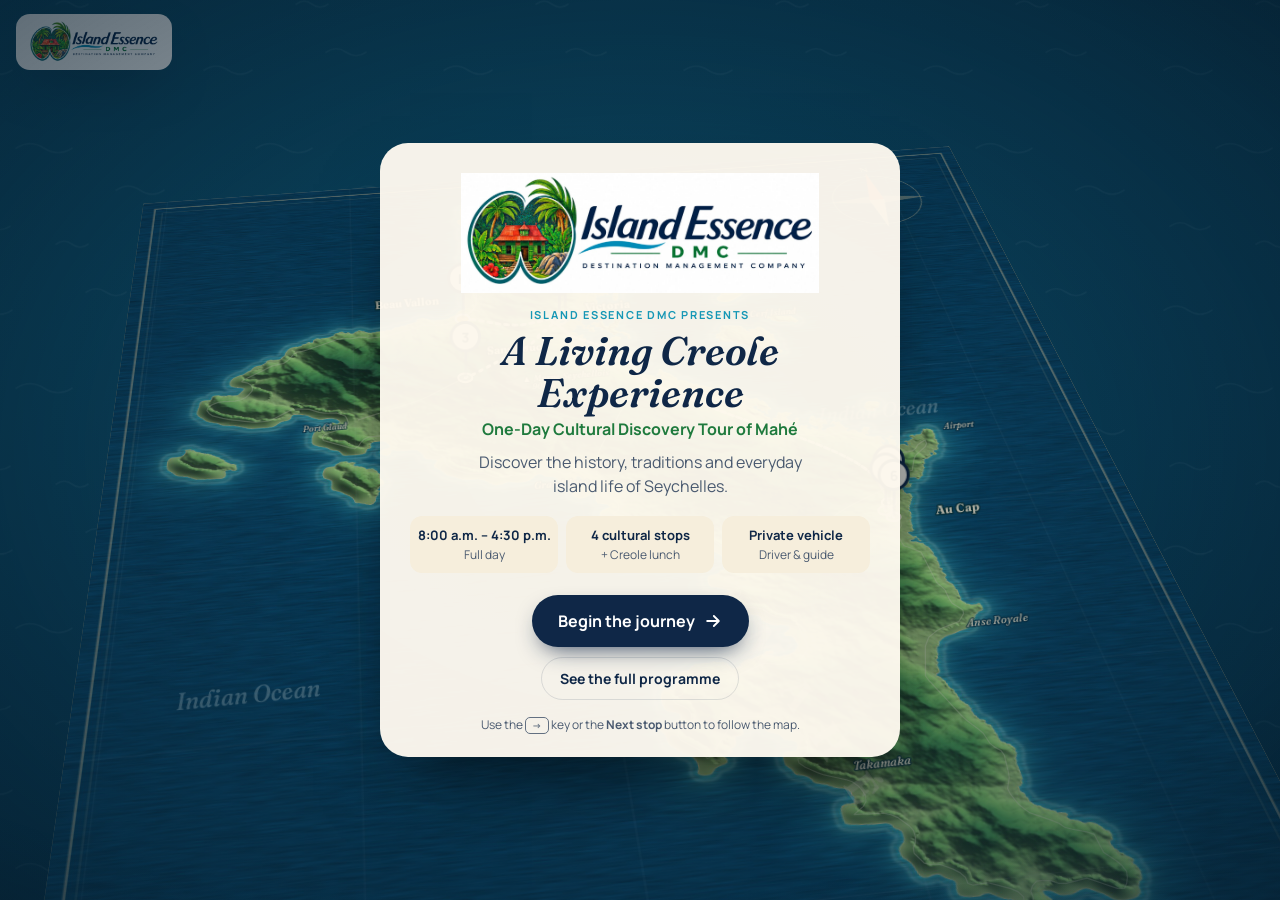
==== commit e9561c51: "Build the map from real Mahé elevation data - New tools/build_map.py renders the relief map from AWS" ====
--- a/island-essence-tour/index.html
+++ b/island-essence-tour/index.html
@@ -25,46 +25,9 @@
       <div class="board-side side-left"></div>
       <div class="board-side side-right"></div>
       <img class="board-terrain" src="assets/map-terrain.jpg" width="1000" height="1200" alt="" draggable="false" />
-      <svg class="board-overlay" id="overlay" viewBox="0 0 1000 1200" width="1000" height="1200">
-        <defs>
-          <path id="maheOutline" d="M 420 70 C 460 70, 500 110, 510 160 C 525 220, 550 262, 570 300 C 580 340, 580 380, 600 420 C 625 470, 640 520, 645 570 C 655 620, 665 680, 680 740 C 695 820, 690 900, 670 960 C 655 1020, 640 1080, 610 1130 C 585 1150, 560 1130, 550 1100 C 535 1050, 510 1010, 490 960 C 465 900, 450 840, 440 780 C 425 720, 400 680, 380 640 C 365 590, 360 540, 370 490 C 340 450, 320 400, 330 350 C 340 300, 342 262, 360 220 C 370 170, 380 110, 420 70 Z"/>
-        </defs>
-
-        <!-- Roads -->
-        <g class="roads">
-          <use href="#maheOutline" transform="translate(515 605) scale(.9 .955) translate(-515 -605)"/>
-          <path d="M545 322 C 500 330, 470 365, 420 345 C 400 380, 390 430, 372 470"/>
-          <path d="M596 452 C 560 470, 520 500, 480 530 C 440 560, 420 590, 400 615"/>
-          <path d="M380 215 C 410 250, 450 235, 480 262 S 530 292, 555 300"/>
-          <path d="M640 690 C 600 720, 560 760, 520 800 C 495 830, 480 850, 462 870"/>
-        </g>
-
-        <!-- Labels -->
-        <g class="labels">
-          <text class="lbl-island" x="0" y="0" transform="translate(498 760) rotate(74)">M A H É</text>
-          <text class="lbl-sea" x="150" y="620">Indian Ocean</text>
-          <text class="lbl-sea" x="760" y="820">Indian Ocean</text>
-          <text class="lbl-peak" x="430" y="300">▲ Morne Seychellois</text>
-          <text class="lbl-peak small" x="438" y="312">905 m</text>
-          <text class="lbl-town" x="584" y="312">Victoria</text>
-          <text class="lbl-town" x="288" y="205">Beau Vallon</text>
-          <text class="lbl-town" x="352" y="368">Sans Souci</text>
-          <text class="lbl-town" x="690" y="676">Au Cap</text>
-          <text class="lbl-place" x="700" y="790">Anse Royale</text>
-          <text class="lbl-place" x="472" y="1040">Takamaka</text>
-          <text class="lbl-place" x="290" y="478">Port Glaud</text>
-          <text class="lbl-place" x="672" y="548">Airport</text>
-          <text class="lbl-place" x="690" y="300">Ste Anne Marine Park</text>
-          <text class="lbl-place" x="112" y="275">Silhouette</text>
-        </g>
-
-        <!-- Route legs are injected here by js/tour.js -->
-        <g id="legs"></g>
-        <g id="rings"></g>
-
-      </svg>
     </div>
   </div>
+  <canvas class="route-canvas" id="routeCanvas" aria-hidden="true"></canvas>
   <div class="vignette" aria-hidden="true"></div>
   <div class="pins" id="pins">
     <div class="arrow" id="arrow" aria-hidden="true">
@@ -175,6 +138,7 @@
     <figure><img id="lightboxImg" alt="" /><figcaption id="lightboxCap"></figcaption></figure>
   </dialog>
 
+  <script src="js/map-geo.js"></script>
   <script src="js/tour.js"></script>
 </body>
 </html>
--- a/island-essence-tour/css/style.css
+++ b/island-essence-tour/css/style.css
@@ -93,6 +93,7 @@
   background: radial-gradient(closest-side, rgba(0, 0, 0, .55), rgba(0, 0, 0, .3) 70%, transparent);
   border-radius: 40px;
 }
+.route-canvas { position: fixed; inset: 0; width: 100%; height: 100%; pointer-events: none; }
 .vignette {
   position: fixed; inset: 0; pointer-events: none;
   background: radial-gradient(130% 100% at 40% 45%, transparent 55%, rgba(3, 14, 24, .55) 100%);
